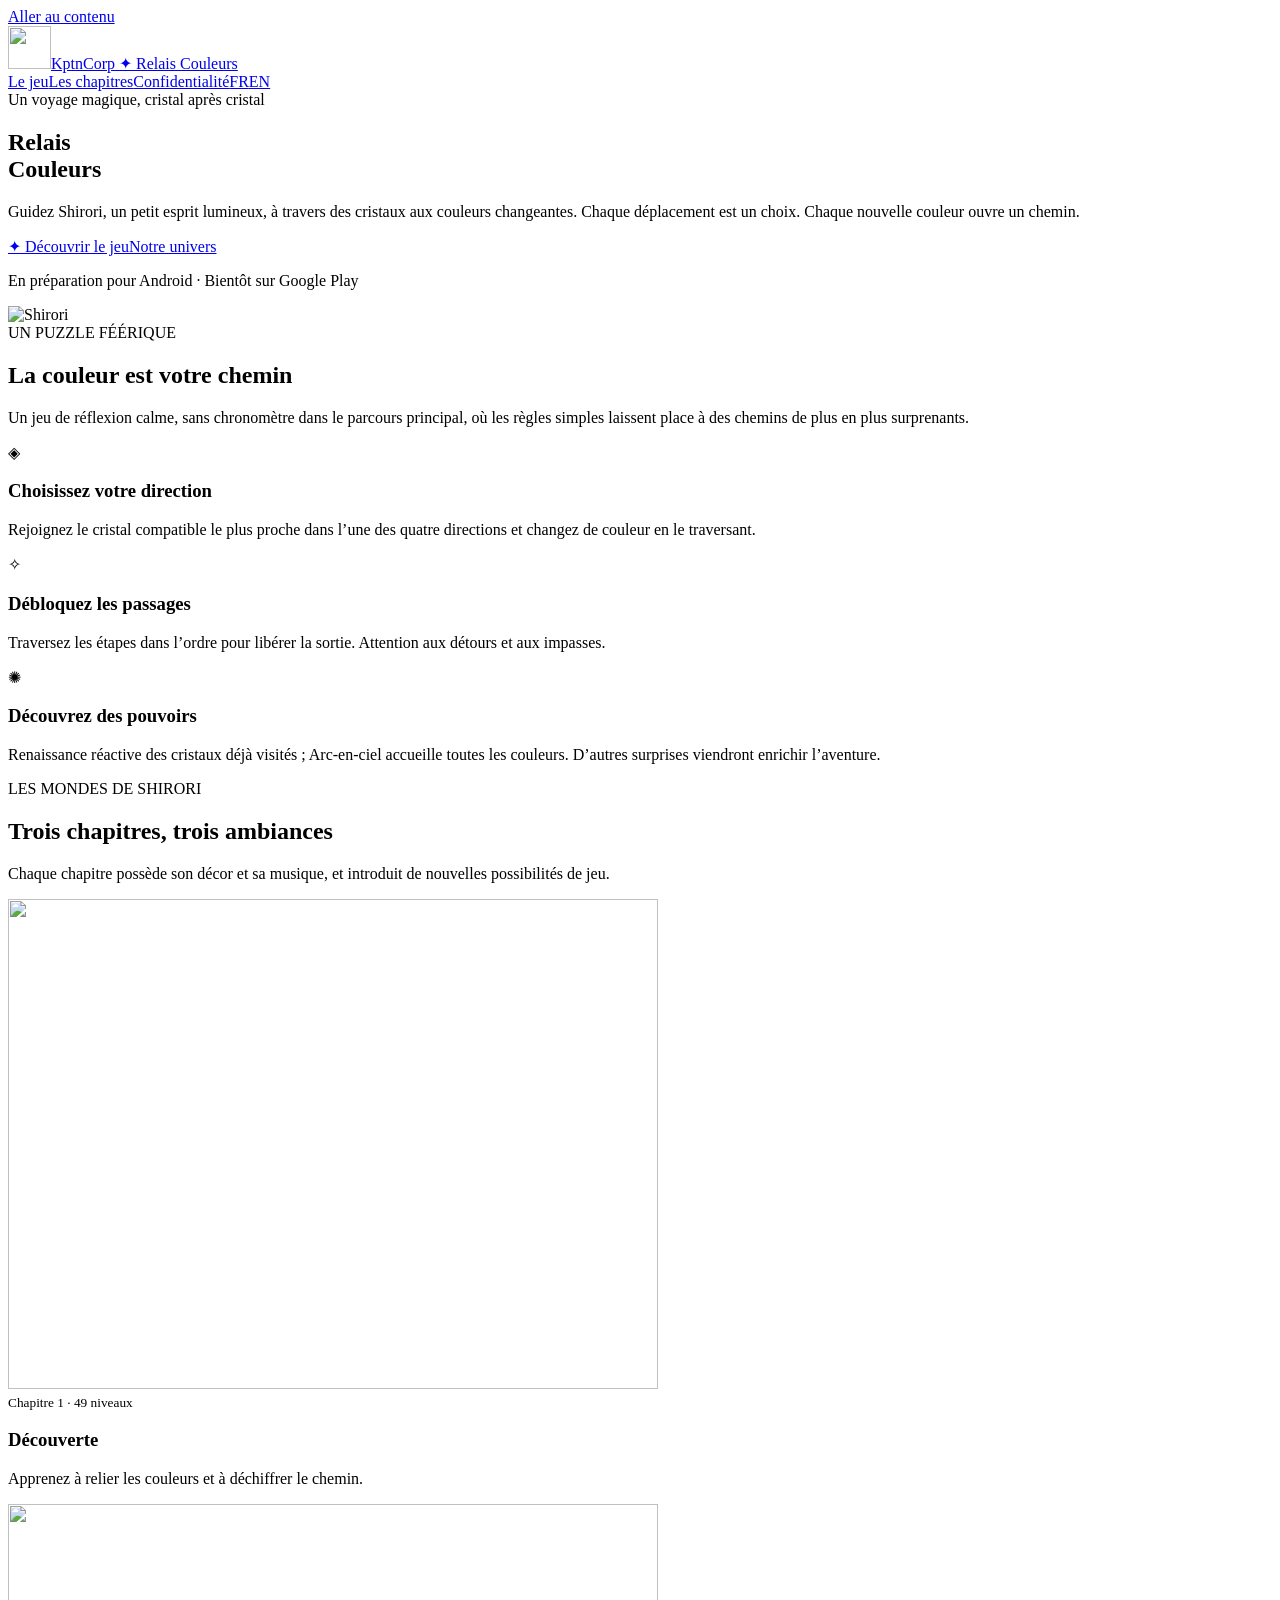
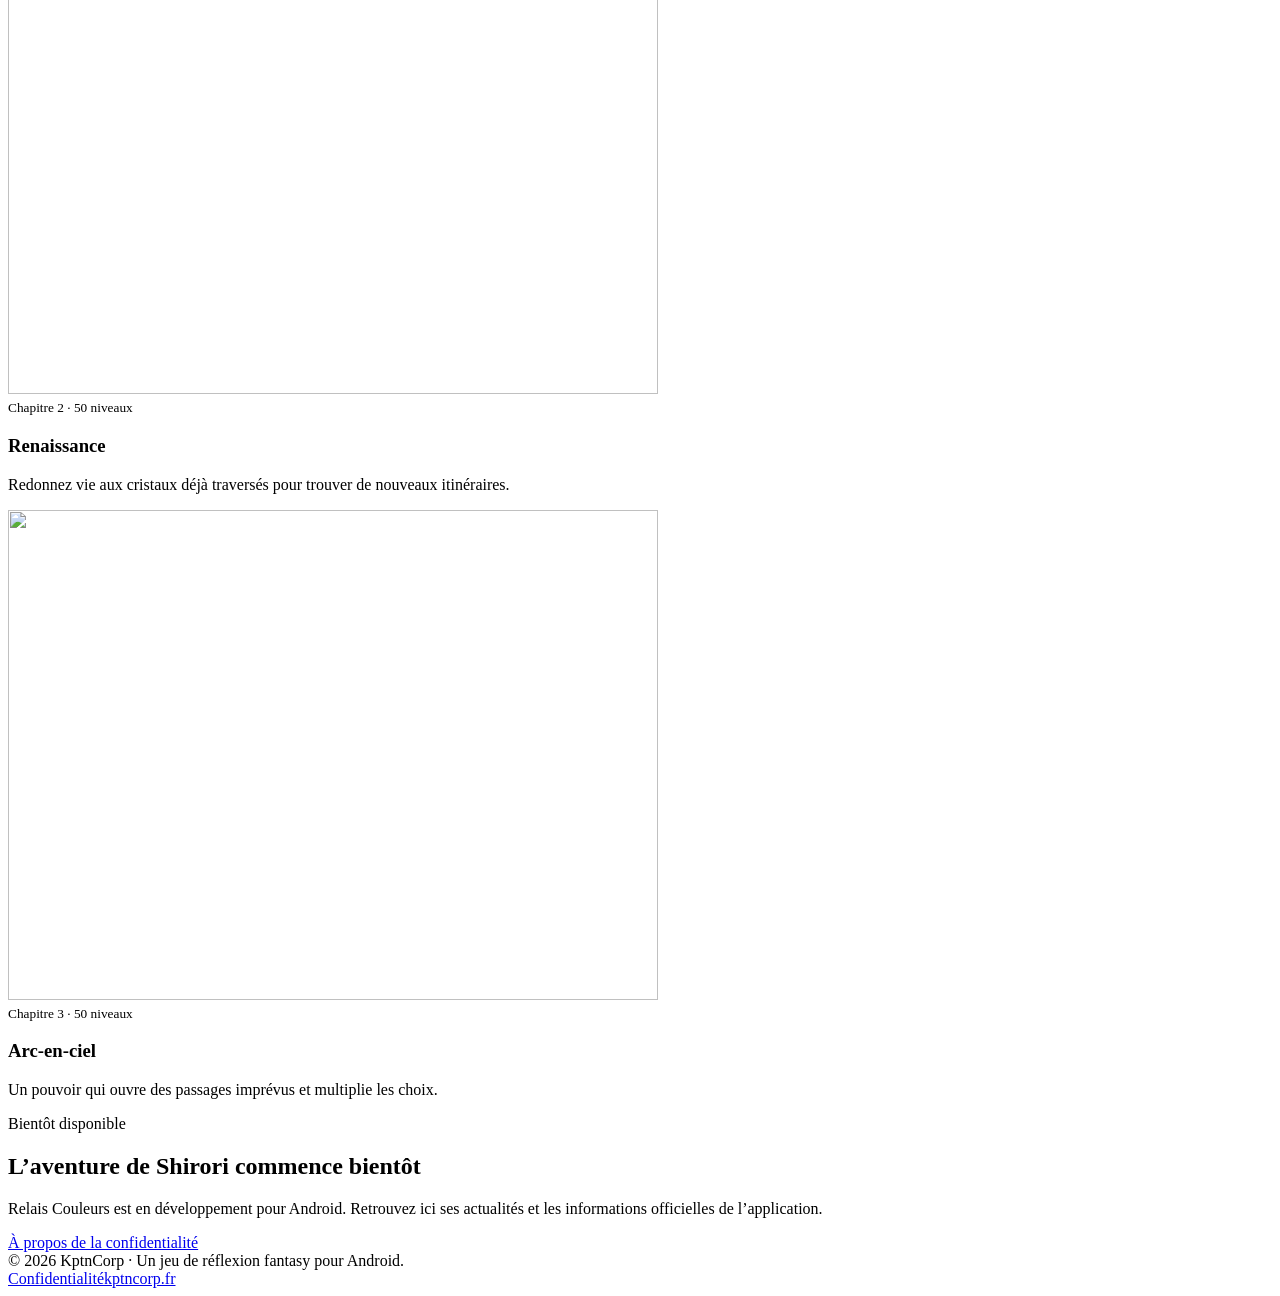
==== fr/index.html @ 70d1f200 "first version 1ière version du site" ====
<!doctype html><html lang="fr"><head><meta charset="utf-8"><meta name="viewport" content="width=device-width, initial-scale=1"><meta name="theme-color" content="#071525"><meta name="description" content="Guidez Shirori, un petit esprit lumineux, à travers des cristaux aux couleurs changeantes. Chaque déplacement est un choix. Chaque nouvelle couleur ouvre un chemin."><title>Relais Couleurs — Le voyage de Shirori</title><link rel="icon" href="/relais-couleurs/assets/icon.png"><link rel="stylesheet" href="/relais-couleurs/style.css"><link rel="canonical" href="https://kptncorp.fr/relais-couleurs/fr/"><link rel="alternate" hreflang="fr" href="https://kptncorp.fr/relais-couleurs/fr/"><link rel="alternate" hreflang="en" href="https://kptncorp.fr/relais-couleurs/en/"><link rel="alternate" hreflang="x-default" href="https://kptncorp.fr/relais-couleurs/"></head><body><a class="skip" href="#content">Aller au contenu</a><header class="container topbar"><a class="brand" href="/relais-couleurs/fr/"><img src="/relais-couleurs/assets/icon.png" alt="" width="43" height="43">KptnCorp <span aria-hidden="true">✦</span> Relais Couleurs</a><nav class="nav" aria-label="Navigation principale"><a href="/relais-couleurs/fr/#game">Le jeu</a><a href="/relais-couleurs/fr/#chapters">Les chapitres</a><a href="/relais-couleurs/fr/confidentialite.html">Confidentialité</a><span class="lang" aria-label="Language"><a href="/relais-couleurs/fr/" class="selected" lang="fr" aria-current="page">FR</a><a href="/relais-couleurs/en/" class="" lang="en" >EN</a></span></nav></header><main id="content"><section class="container hero"><div class="hero-text"><span class="eyebrow">Un voyage magique, cristal après cristal</span><h1>Relais<br>Couleurs</h1><p class="lead">Guidez Shirori, un petit esprit lumineux, à travers des cristaux aux couleurs changeantes. Chaque déplacement est un choix. Chaque nouvelle couleur ouvre un chemin.</p><div class="hero-actions"><a class="button" href="#game">✦ Découvrir le jeu</a><a class="button secondary" href="#chapters">Notre univers</a></div><p class="note">En préparation pour Android · Bientôt sur Google Play</p></div><div class="hero-figure"><img src="/relais-couleurs/assets/shirori.webp" alt="Shirori" width="960" height="640"></div></section><div class="container rule"></div><section class="container section" id="game"><div class="section-head"><span class="eyebrow">UN PUZZLE FÉÉRIQUE</span><h2>La couleur est votre chemin</h2><p>Un jeu de réflexion calme, sans chronomètre dans le parcours principal, où les règles simples laissent place à des chemins de plus en plus surprenants.</p></div><div class="features"><article class="feature"><span class="symbol" aria-hidden="true">◈</span><h3>Choisissez votre direction</h3><p>Rejoignez le cristal compatible le plus proche dans l’une des quatre directions et changez de couleur en le traversant.</p></article><article class="feature"><span class="symbol" aria-hidden="true">✧</span><h3>Débloquez les passages</h3><p>Traversez les étapes dans l’ordre pour libérer la sortie. Attention aux détours et aux impasses.</p></article><article class="feature"><span class="symbol" aria-hidden="true">✺</span><h3>Découvrez des pouvoirs</h3><p>Renaissance réactive des cristaux déjà visités ; Arc-en-ciel accueille toutes les couleurs. D’autres surprises viendront enrichir l’aventure.</p></article></div></section><section class="container section" id="chapters"><div class="section-head"><span class="eyebrow">LES MONDES DE SHIRORI</span><h2>Trois chapitres, trois ambiances</h2><p>Chaque chapitre possède son décor et sa musique, et introduit de nouvelles possibilités de jeu.</p></div><div class="chapters"><article class="chapter"><img loading="lazy" src="/relais-couleurs/assets/thumb1.webp" alt="" width="650" height="490"><div class="chapter-content"><small>Chapitre 1 · 49 niveaux</small><h3>Découverte</h3><p>Apprenez à relier les couleurs et à déchiffrer le chemin.</p></div></article><article class="chapter"><img loading="lazy" src="/relais-couleurs/assets/thumb2.webp" alt="" width="650" height="490"><div class="chapter-content"><small>Chapitre 2 · 50 niveaux</small><h3>Renaissance</h3><p>Redonnez vie aux cristaux déjà traversés pour trouver de nouveaux itinéraires.</p></div></article><article class="chapter"><img loading="lazy" src="/relais-couleurs/assets/thumb3.webp" alt="" width="650" height="490"><div class="chapter-content"><small>Chapitre 3 · 50 niveaux</small><h3>Arc-en-ciel</h3><p>Un pouvoir qui ouvre des passages imprévus et multiplie les choix.</p></div></article></div></section><section class="container section"><div class="cta"><span class="eyebrow">Bientôt disponible</span><h2>L’aventure de Shirori commence bientôt</h2><p>Relais Couleurs est en développement pour Android. Retrouvez ici ses actualités et les informations officielles de l’application.</p><a class="button secondary" href="/relais-couleurs/fr/confidentialite.html">À propos de la confidentialité</a></div></section></main><footer class="footer"><div class="container footer-inner"><span>© 2026 KptnCorp · Un jeu de réflexion fantasy pour Android.</span><div><a href="/relais-couleurs/fr/confidentialite.html">Confidentialité</a><a href="https://kptncorp.fr/">kptncorp.fr</a></div></div></footer></body></html>
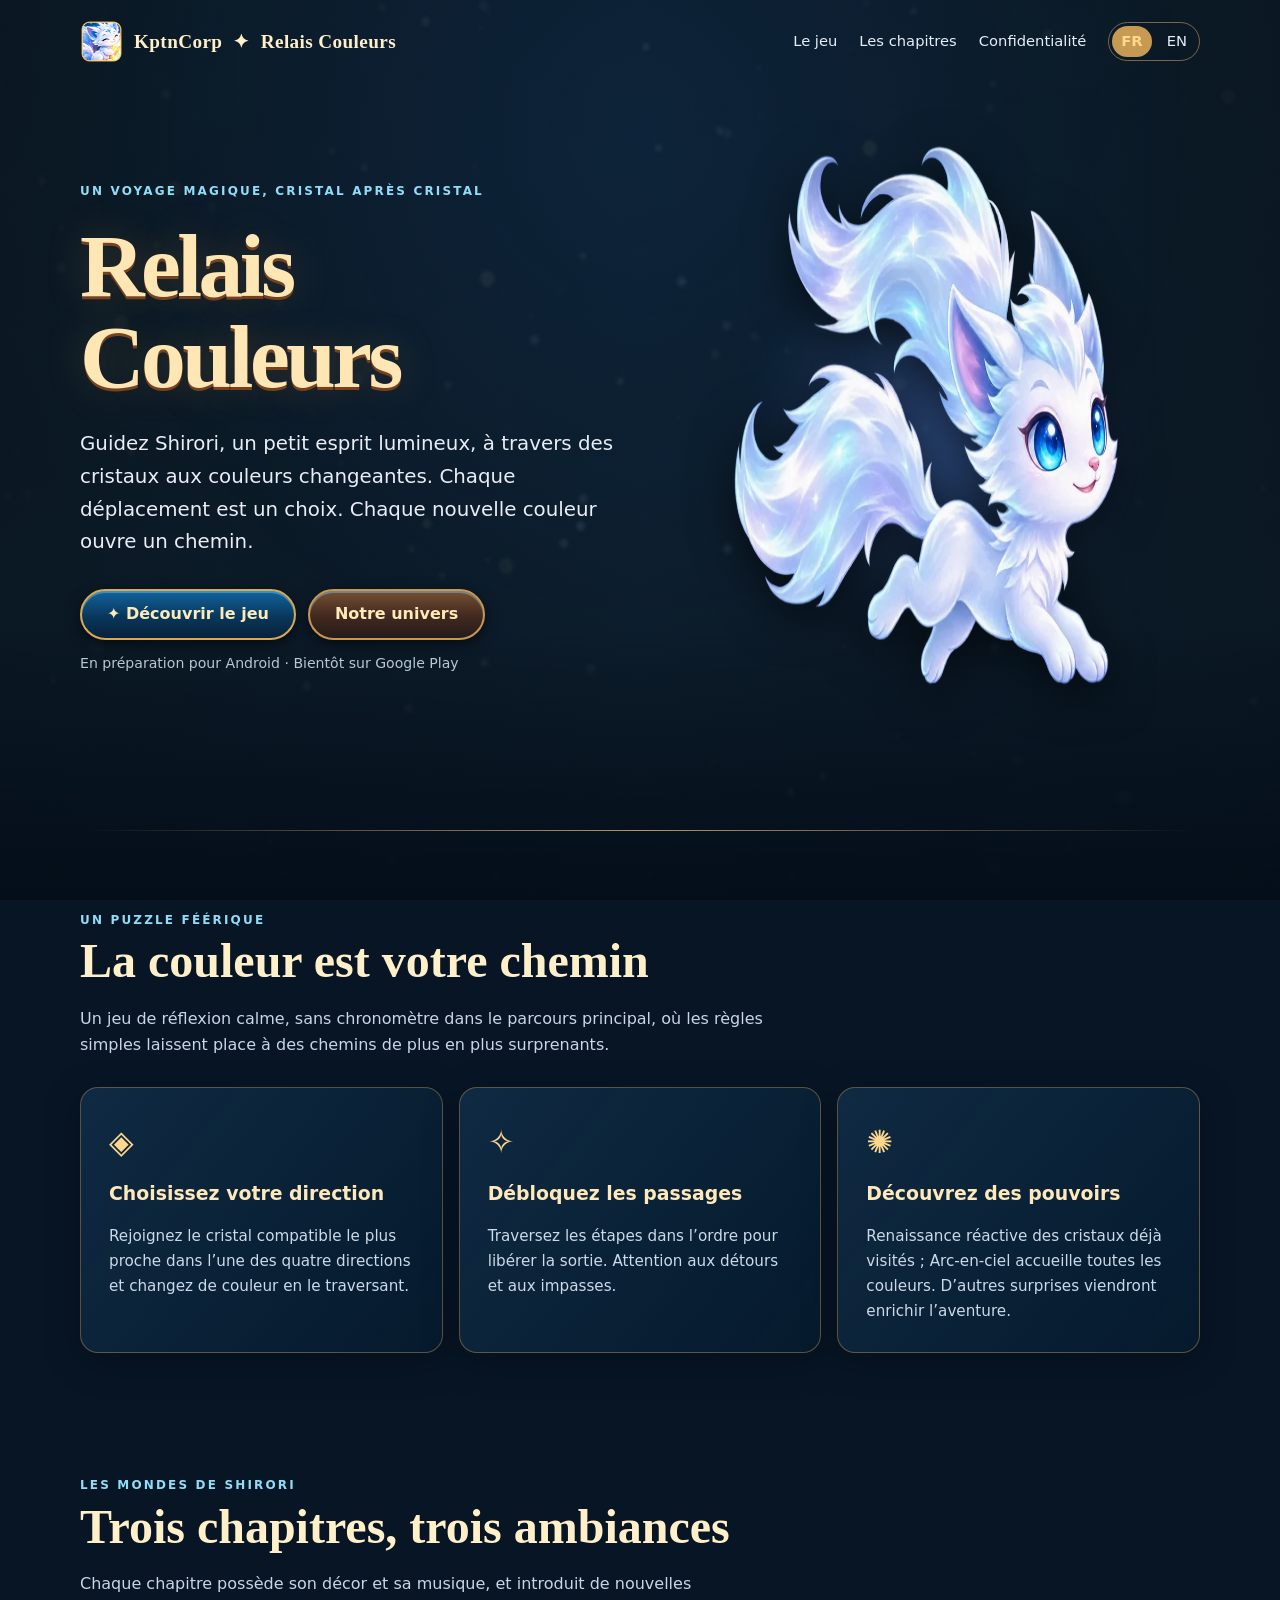
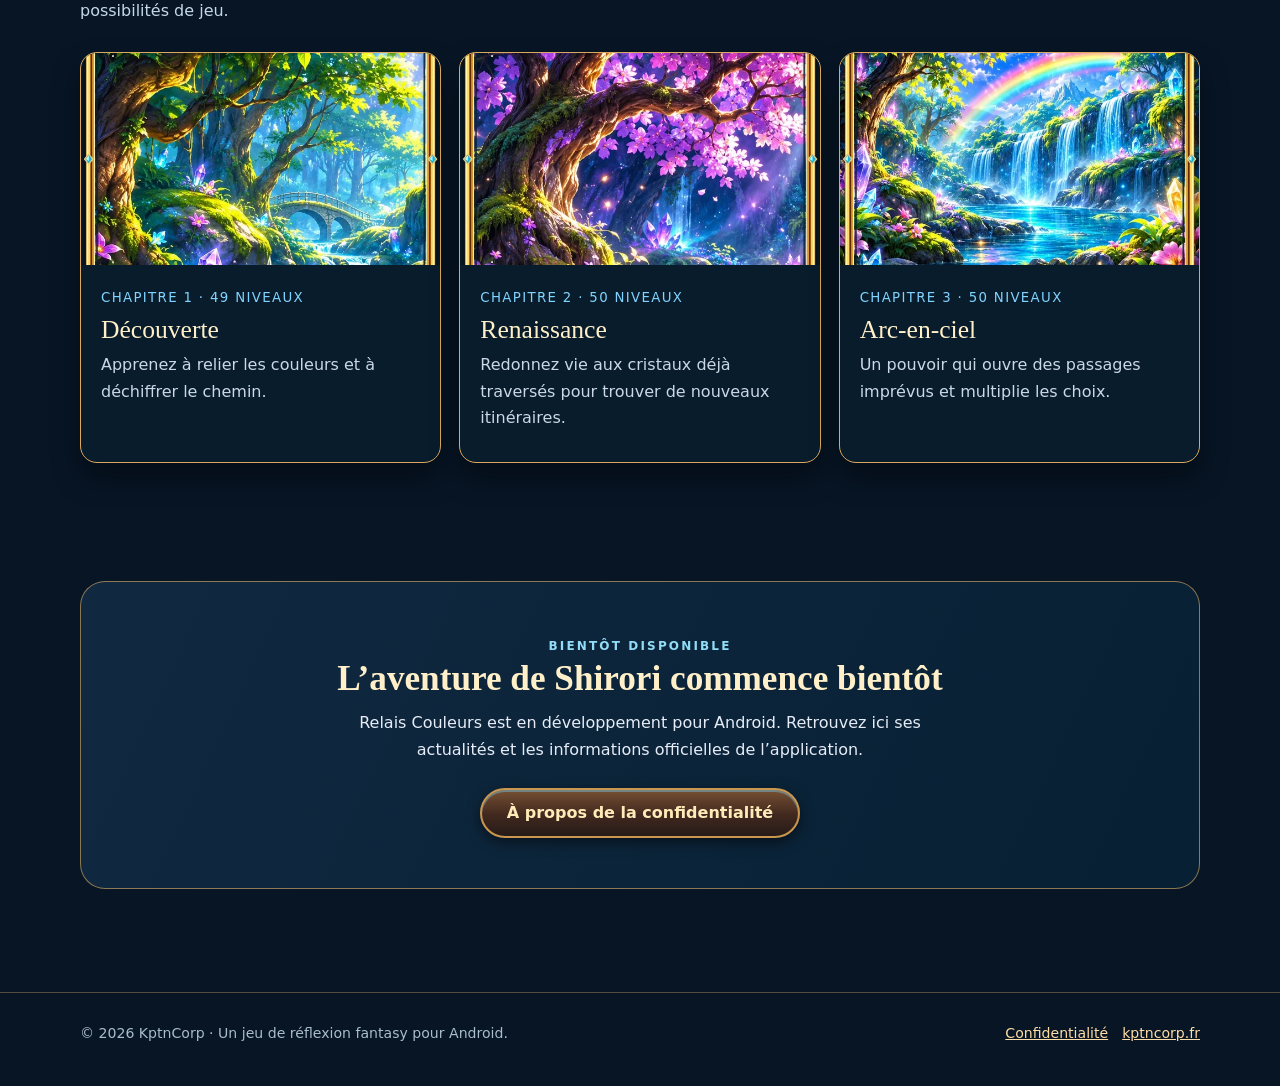
==== commit 001f23bc: "Modif pour GitHub" ====
--- a/fr/index.html
+++ b/fr/index.html
@@ -1 +1 @@
-<!doctype html><html lang="fr"><head><meta charset="utf-8"><meta name="viewport" content="width=device-width, initial-scale=1"><meta name="theme-color" content="#071525"><meta name="description" content="Guidez Shirori, un petit esprit lumineux, à travers des cristaux aux couleurs changeantes. Chaque déplacement est un choix. Chaque nouvelle couleur ouvre un chemin."><title>Relais Couleurs — Le voyage de Shirori</title><link rel="icon" href="/relais-couleurs/assets/icon.png"><link rel="stylesheet" href="/relais-couleurs/style.css"><link rel="canonical" href="https://kptncorp.fr/relais-couleurs/fr/"><link rel="alternate" hreflang="fr" href="https://kptncorp.fr/relais-couleurs/fr/"><link rel="alternate" hreflang="en" href="https://kptncorp.fr/relais-couleurs/en/"><link rel="alternate" hreflang="x-default" href="https://kptncorp.fr/relais-couleurs/"></head><body><a class="skip" href="#content">Aller au contenu</a><header class="container topbar"><a class="brand" href="/relais-couleurs/fr/"><img src="/relais-couleurs/assets/icon.png" alt="" width="43" height="43">KptnCorp <span aria-hidden="true">✦</span> Relais Couleurs</a><nav class="nav" aria-label="Navigation principale"><a href="/relais-couleurs/fr/#game">Le jeu</a><a href="/relais-couleurs/fr/#chapters">Les chapitres</a><a href="/relais-couleurs/fr/confidentialite.html">Confidentialité</a><span class="lang" aria-label="Language"><a href="/relais-couleurs/fr/" class="selected" lang="fr" aria-current="page">FR</a><a href="/relais-couleurs/en/" class="" lang="en" >EN</a></span></nav></header><main id="content"><section class="container hero"><div class="hero-text"><span class="eyebrow">Un voyage magique, cristal après cristal</span><h1>Relais<br>Couleurs</h1><p class="lead">Guidez Shirori, un petit esprit lumineux, à travers des cristaux aux couleurs changeantes. Chaque déplacement est un choix. Chaque nouvelle couleur ouvre un chemin.</p><div class="hero-actions"><a class="button" href="#game">✦ Découvrir le jeu</a><a class="button secondary" href="#chapters">Notre univers</a></div><p class="note">En préparation pour Android · Bientôt sur Google Play</p></div><div class="hero-figure"><img src="/relais-couleurs/assets/shirori.webp" alt="Shirori" width="960" height="640"></div></section><div class="container rule"></div><section class="container section" id="game"><div class="section-head"><span class="eyebrow">UN PUZZLE FÉÉRIQUE</span><h2>La couleur est votre chemin</h2><p>Un jeu de réflexion calme, sans chronomètre dans le parcours principal, où les règles simples laissent place à des chemins de plus en plus surprenants.</p></div><div class="features"><article class="feature"><span class="symbol" aria-hidden="true">◈</span><h3>Choisissez votre direction</h3><p>Rejoignez le cristal compatible le plus proche dans l’une des quatre directions et changez de couleur en le traversant.</p></article><article class="feature"><span class="symbol" aria-hidden="true">✧</span><h3>Débloquez les passages</h3><p>Traversez les étapes dans l’ordre pour libérer la sortie. Attention aux détours et aux impasses.</p></article><article class="feature"><span class="symbol" aria-hidden="true">✺</span><h3>Découvrez des pouvoirs</h3><p>Renaissance réactive des cristaux déjà visités ; Arc-en-ciel accueille toutes les couleurs. D’autres surprises viendront enrichir l’aventure.</p></article></div></section><section class="container section" id="chapters"><div class="section-head"><span class="eyebrow">LES MONDES DE SHIRORI</span><h2>Trois chapitres, trois ambiances</h2><p>Chaque chapitre possède son décor et sa musique, et introduit de nouvelles possibilités de jeu.</p></div><div class="chapters"><article class="chapter"><img loading="lazy" src="/relais-couleurs/assets/thumb1.webp" alt="" width="650" height="490"><div class="chapter-content"><small>Chapitre 1 · 49 niveaux</small><h3>Découverte</h3><p>Apprenez à relier les couleurs et à déchiffrer le chemin.</p></div></article><article class="chapter"><img loading="lazy" src="/relais-couleurs/assets/thumb2.webp" alt="" width="650" height="490"><div class="chapter-content"><small>Chapitre 2 · 50 niveaux</small><h3>Renaissance</h3><p>Redonnez vie aux cristaux déjà traversés pour trouver de nouveaux itinéraires.</p></div></article><article class="chapter"><img loading="lazy" src="/relais-couleurs/assets/thumb3.webp" alt="" width="650" height="490"><div class="chapter-content"><small>Chapitre 3 · 50 niveaux</small><h3>Arc-en-ciel</h3><p>Un pouvoir qui ouvre des passages imprévus et multiplie les choix.</p></div></article></div></section><section class="container section"><div class="cta"><span class="eyebrow">Bientôt disponible</span><h2>L’aventure de Shirori commence bientôt</h2><p>Relais Couleurs est en développement pour Android. Retrouvez ici ses actualités et les informations officielles de l’application.</p><a class="button secondary" href="/relais-couleurs/fr/confidentialite.html">À propos de la confidentialité</a></div></section></main><footer class="footer"><div class="container footer-inner"><span>© 2026 KptnCorp · Un jeu de réflexion fantasy pour Android.</span><div><a href="/relais-couleurs/fr/confidentialite.html">Confidentialité</a><a href="https://kptncorp.fr/">kptncorp.fr</a></div></div></footer></body></html>+<!doctype html><html lang="fr"><head><meta charset="utf-8"><meta name="viewport" content="width=device-width, initial-scale=1"><meta name="theme-color" content="#071525"><meta name="description" content="Guidez Shirori, un petit esprit lumineux, à travers des cristaux aux couleurs changeantes. Chaque déplacement est un choix. Chaque nouvelle couleur ouvre un chemin."><title>Relais Couleurs — Le voyage de Shirori</title><link rel="icon" href="/assets/icon.png"><link rel="stylesheet" href="/style.css"><link rel="canonical" href="https://relais-couleurs.kptncorp.fr/fr/"><link rel="alternate" hreflang="fr" href="https://relais-couleurs.kptncorp.fr/fr/"><link rel="alternate" hreflang="en" href="https://relais-couleurs.kptncorp.fr/en/"><link rel="alternate" hreflang="x-default" href="https://relais-couleurs.kptncorp.fr/"></head><body><a class="skip" href="#content">Aller au contenu</a><header class="container topbar"><a class="brand" href="/fr/"><img src="/assets/icon.png" alt="" width="43" height="43">KptnCorp <span aria-hidden="true">✦</span> Relais Couleurs</a><nav class="nav" aria-label="Navigation principale"><a href="/fr/#game">Le jeu</a><a href="/fr/#chapters">Les chapitres</a><a href="/fr/confidentialite.html">Confidentialité</a><span class="lang" aria-label="Language"><a href="/fr/" class="selected" lang="fr" aria-current="page">FR</a><a href="/en/" class="" lang="en" >EN</a></span></nav></header><main id="content"><section class="container hero"><div class="hero-text"><span class="eyebrow">Un voyage magique, cristal après cristal</span><h1>Relais<br>Couleurs</h1><p class="lead">Guidez Shirori, un petit esprit lumineux, à travers des cristaux aux couleurs changeantes. Chaque déplacement est un choix. Chaque nouvelle couleur ouvre un chemin.</p><div class="hero-actions"><a class="button" href="#game">✦ Découvrir le jeu</a><a class="button secondary" href="#chapters">Notre univers</a></div><p class="note">En préparation pour Android · Bientôt sur Google Play</p></div><div class="hero-figure"><img src="/assets/shirori.webp" alt="Shirori" width="960" height="640"></div></section><div class="container rule"></div><section class="container section" id="game"><div class="section-head"><span class="eyebrow">UN PUZZLE FÉÉRIQUE</span><h2>La couleur est votre chemin</h2><p>Un jeu de réflexion calme, sans chronomètre dans le parcours principal, où les règles simples laissent place à des chemins de plus en plus surprenants.</p></div><div class="features"><article class="feature"><span class="symbol" aria-hidden="true">◈</span><h3>Choisissez votre direction</h3><p>Rejoignez le cristal compatible le plus proche dans l’une des quatre directions et changez de couleur en le traversant.</p></article><article class="feature"><span class="symbol" aria-hidden="true">✧</span><h3>Débloquez les passages</h3><p>Traversez les étapes dans l’ordre pour libérer la sortie. Attention aux détours et aux impasses.</p></article><article class="feature"><span class="symbol" aria-hidden="true">✺</span><h3>Découvrez des pouvoirs</h3><p>Renaissance réactive des cristaux déjà visités ; Arc-en-ciel accueille toutes les couleurs. D’autres surprises viendront enrichir l’aventure.</p></article></div></section><section class="container section" id="chapters"><div class="section-head"><span class="eyebrow">LES MONDES DE SHIRORI</span><h2>Trois chapitres, trois ambiances</h2><p>Chaque chapitre possède son décor et sa musique, et introduit de nouvelles possibilités de jeu.</p></div><div class="chapters"><article class="chapter"><img loading="lazy" src="/assets/thumb1.webp" alt="" width="650" height="490"><div class="chapter-content"><small>Chapitre 1 · 49 niveaux</small><h3>Découverte</h3><p>Apprenez à relier les couleurs et à déchiffrer le chemin.</p></div></article><article class="chapter"><img loading="lazy" src="/assets/thumb2.webp" alt="" width="650" height="490"><div class="chapter-content"><small>Chapitre 2 · 50 niveaux</small><h3>Renaissance</h3><p>Redonnez vie aux cristaux déjà traversés pour trouver de nouveaux itinéraires.</p></div></article><article class="chapter"><img loading="lazy" src="/assets/thumb3.webp" alt="" width="650" height="490"><div class="chapter-content"><small>Chapitre 3 · 50 niveaux</small><h3>Arc-en-ciel</h3><p>Un pouvoir qui ouvre des passages imprévus et multiplie les choix.</p></div></article></div></section><section class="container section"><div class="cta"><span class="eyebrow">Bientôt disponible</span><h2>L’aventure de Shirori commence bientôt</h2><p>Relais Couleurs est en développement pour Android. Retrouvez ici ses actualités et les informations officielles de l’application.</p><a class="button secondary" href="/fr/confidentialite.html">À propos de la confidentialité</a></div></section></main><footer class="footer"><div class="container footer-inner"><span>© 2026 KptnCorp · Un jeu de réflexion fantasy pour Android.</span><div><a href="/fr/confidentialite.html">Confidentialité</a><a href="https://kptncorp.fr/">kptncorp.fr</a></div></div></footer></body></html>
--- a/style.css
+++ b/style.css
@@ -0,0 +1,3 @@
+
+:root{color-scheme:dark;--ivory:#fff0c9;--text:#e6edf8;--gold:#eebf66;--ink:#071525;--panel:#081f33;--glow:#58d4ff}*{box-sizing:border-box}html{scroll-behavior:smooth}body{margin:0;background:#071525;color:var(--text);font:16px/1.65 system-ui,-apple-system,Segoe UI,Roboto,sans-serif}a{color:inherit}a:focus-visible,button:focus-visible{outline:3px solid #7ae0ff;outline-offset:3px}body:before{content:'';position:fixed;inset:0;z-index:-2;background:linear-gradient(90deg,#071525ef,#071525bf,#071525ef),url('assets/discovery.webp') center/cover no-repeat;filter:saturate(.8)}body:after{content:'';position:fixed;inset:0;z-index:-1;background:radial-gradient(circle at 50% 15%,#123b6444,transparent 55%),linear-gradient(to bottom,transparent 70%,#040e19)}.container{width:min(1120px,calc(100% - 36px));margin:auto}.topbar{display:flex;justify-content:space-between;align-items:center;gap:20px;padding:20px 0}.brand{display:flex;align-items:center;gap:11px;text-decoration:none;font-family:Georgia,serif;font-size:1.2rem;font-weight:bold;color:var(--ivory);letter-spacing:.02em}.brand img{height:43px;width:43px;border-radius:12px}.nav{display:flex;align-items:center;gap:22px;flex-wrap:wrap}.nav a{font-size:.92rem;text-decoration:none;color:#e6eef8}.nav a:hover,.nav a[aria-current=page]{color:#ffd68a}.lang{display:flex;gap:6px;border:1px solid #b48c59aa;border-radius:60px;padding:3px}.lang a{padding:3px 9px;border-radius:40px}.lang .selected{background:#c69a52;color:#071525;font-weight:800}.hero{min-height:610px;display:grid;grid-template-columns:1.08fr .92fr;align-items:center;gap:20px;padding:30px 0 65px}.eyebrow{color:#91ddf7;letter-spacing:.18em;text-transform:uppercase;font-weight:750;font-size:.75rem}.hero h1,.page-title{font-family:Georgia,serif;font-size:clamp(3.4rem,7vw,6.2rem);line-height:1.02;color:#ffe7b5;text-shadow:0 3px 0 #76411e,0 0 42px #d19b403d;letter-spacing:-.04em;margin:16px 0 26px}.hero p.lead{font-size:1.24rem;color:#e9edf6;max-width:570px}.hero-figure{position:relative;display:grid;place-items:center;min-height:420px}.hero-figure:before{content:'';position:absolute;inset:15%;border-radius:50%;background:radial-gradient(circle,#5c90fa6f,transparent 68%);filter:blur(24px)}.hero-figure img{position:relative;max-width:100%;width:610px;filter:drop-shadow(0 12px 23px #0009);animation:bob 6s ease-in-out infinite}@keyframes bob{50%{transform:translateY(-11px)}}.hero-actions{display:flex;gap:12px;flex-wrap:wrap;margin-top:30px}.button{display:inline-flex;align-items:center;justify-content:center;gap:10px;min-height:48px;padding:10px 25px;border-radius:99px;text-decoration:none;border:2px solid #dca953;background:linear-gradient(#12639c,#08375c 55%,#082139);color:#ffebb8;font-weight:750;box-shadow:inset 0 2px #77d5ff66,0 4px 14px #0008}.button.secondary{background:linear-gradient(#765033,#42291f 53%,#261b19);border-color:#c9974e}.button:hover{filter:brightness(1.16)}.note{color:#b7c8d3;font-size:.88rem;margin-top:12px}.section{padding:40px 0 78px}.section-head{max-width:700px;margin-bottom:28px}.section h2,.page-title.sm{font-family:Georgia,serif;color:var(--ivory);font-size:clamp(2rem,4vw,3rem);margin:0 0 12px;line-height:1.2}.section-head p{color:#c7d7e7}.rule{height:1px;background:linear-gradient(to right,transparent,#bc945f,transparent);margin:12px auto 35px}.features{display:grid;grid-template-columns:repeat(3,1fr);gap:16px}.feature{padding:28px;border:1px solid #bb975672;background:linear-gradient(130deg,#102c45ed,#061b2ed9);border-radius:18px;box-shadow:0 9px 36px #0004}.feature .symbol{font-size:2rem;color:#ffd78d}.feature h3{margin:9px 0;color:#ffe9ba;font-size:1.18rem}.feature p{color:#cbdae9;font-size:.95rem;margin-bottom:0}.chapters{display:grid;grid-template-columns:repeat(3,1fr);gap:18px}.chapter{overflow:hidden;border:1.5px solid #dba85f;border-radius:17px;background:#091c2b;box-shadow:0 15px 28px #0006}.chapter img{display:block;width:100%;height:212px;object-fit:cover}.chapter-content{padding:19px 20px 23px}.chapter-content small{color:#80d4ff;text-transform:uppercase;letter-spacing:.1em}.chapter h3{font:1.6rem Georgia,serif;color:var(--ivory);margin:5px 0}.chapter p{color:#cbd8e6;margin:7px 0}.cta{padding:50px;border:1px solid #d5aa61a3;border-radius:25px;background:linear-gradient(115deg,#122b43ee,#082135ee);text-align:center}.cta h2{font-family:Georgia,serif;font-size:2.2rem;color:var(--ivory);margin:0 0 10px}.cta p{max-width:630px;margin:0 auto 25px}.footer{border-top:1px solid #bb965e6e;margin-top:25px;padding:29px 0 40px;color:#a9bdcc;font-size:.88rem}.footer-inner{display:flex;justify-content:space-between;gap:12px;flex-wrap:wrap}.footer a{color:#ffdda6;margin-left:14px}.legal-wrap{max-width:840px;margin:32px auto 90px;background:#081c2bea;border:1px solid #a58b6177;border-radius:18px;padding:clamp(20px,5vw,56px)}.legal-wrap h1{font-family:Georgia,serif;font-size:clamp(2rem,5vw,3rem);color:var(--ivory);line-height:1.13}.legal-wrap h2{color:var(--ivory);margin-top:34px;font-size:1.3rem}.legal-wrap p,.legal-wrap li{color:#d0dce9}.legal-wrap a{color:#9bdfff}.warning{border-left:3px solid #e6af68;background:#392c234d;padding:12px 16px;border-radius:6px}.notice{display:inline-block;border:1px solid #bfa15f;border-radius:99px;font-size:.8rem;padding:4px 12px;color:#ffe7b8}.skip{position:absolute;left:-9999px;top:10px;background:#fff;color:#000}.skip:focus{left:10px;z-index:200}@media(max-width:800px){.topbar{align-items:flex-start}.nav{gap:10px;justify-content:flex-end}.nav a{font-size:.84rem}.hero{grid-template-columns:1fr;min-height:unset;gap:0;padding:40px 0 60px}.hero-figure{grid-row:1;min-height:200px}.hero-figure img{width:min(380px,90%)}.hero-text{text-align:center}.hero p.lead{margin:auto}.hero-actions{justify-content:center}.features,.chapters{grid-template-columns:1fr}.chapter{display:grid;grid-template-columns:40% 60%}.chapter img{height:100%;min-height:180px}.cta{padding:30px 20px}}@media(max-width:500px){.topbar{flex-wrap:wrap}.nav{justify-content:flex-start}.brand{font-size:1rem}.hero h1{font-size:3.3rem}.chapter{grid-template-columns:1fr}.chapter img{height:190px}.section{padding-bottom:50px}}
+@media(prefers-reduced-motion:reduce){*,*:before,*:after{animation:none!important;scroll-behavior:auto!important}}
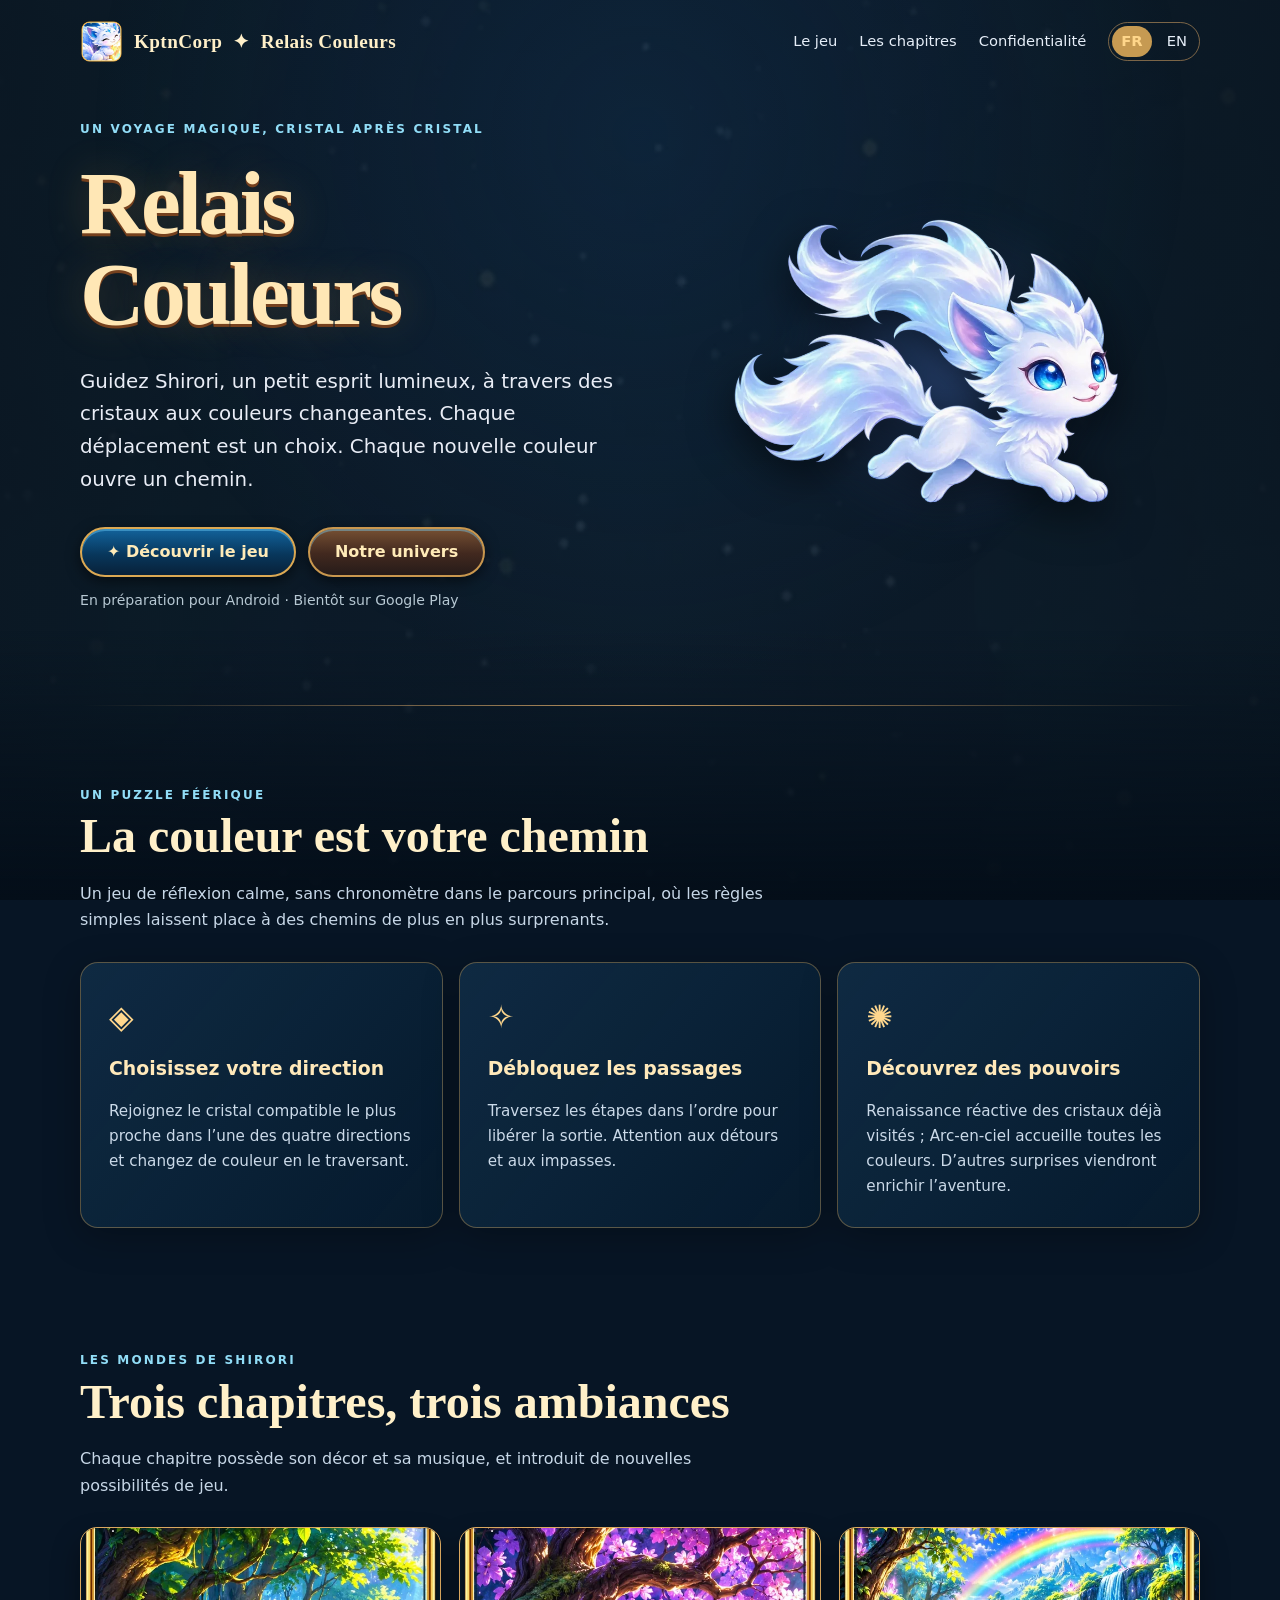
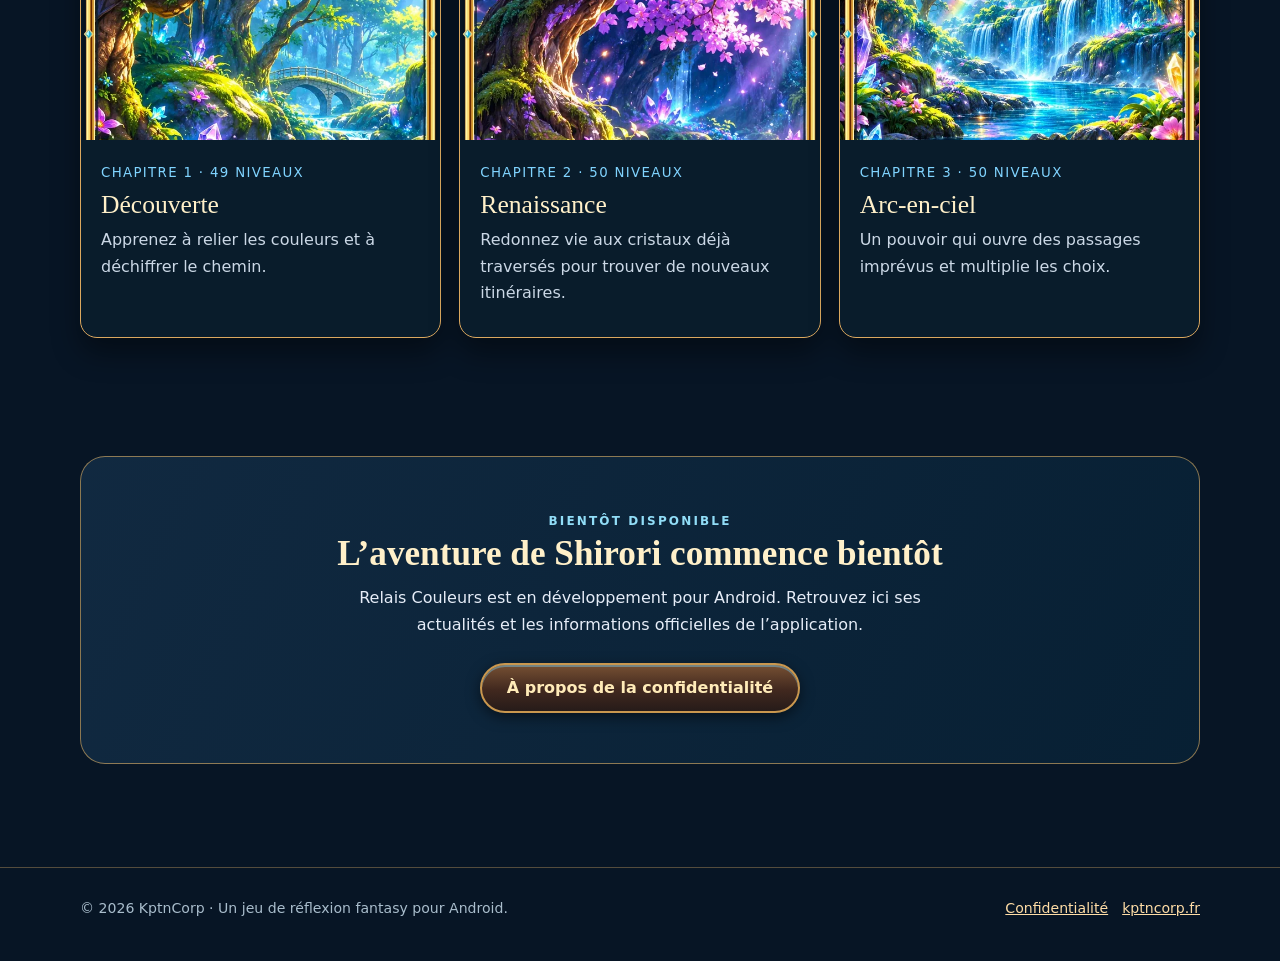
==== commit 574c55d7: "Réglage de Shirori Suppression de la hauteur prédéfinie" ====
--- a/fr/index.html
+++ b/fr/index.html
@@ -1 +1 @@
-<!doctype html><html lang="fr"><head><meta charset="utf-8"><meta name="viewport" content="width=device-width, initial-scale=1"><meta name="theme-color" content="#071525"><meta name="description" content="Guidez Shirori, un petit esprit lumineux, à travers des cristaux aux couleurs changeantes. Chaque déplacement est un choix. Chaque nouvelle couleur ouvre un chemin."><title>Relais Couleurs — Le voyage de Shirori</title><link rel="icon" href="/assets/icon.png"><link rel="stylesheet" href="/style.css"><link rel="canonical" href="https://relais-couleurs.kptncorp.fr/fr/"><link rel="alternate" hreflang="fr" href="https://relais-couleurs.kptncorp.fr/fr/"><link rel="alternate" hreflang="en" href="https://relais-couleurs.kptncorp.fr/en/"><link rel="alternate" hreflang="x-default" href="https://relais-couleurs.kptncorp.fr/"></head><body><a class="skip" href="#content">Aller au contenu</a><header class="container topbar"><a class="brand" href="/fr/"><img src="/assets/icon.png" alt="" width="43" height="43">KptnCorp <span aria-hidden="true">✦</span> Relais Couleurs</a><nav class="nav" aria-label="Navigation principale"><a href="/fr/#game">Le jeu</a><a href="/fr/#chapters">Les chapitres</a><a href="/fr/confidentialite.html">Confidentialité</a><span class="lang" aria-label="Language"><a href="/fr/" class="selected" lang="fr" aria-current="page">FR</a><a href="/en/" class="" lang="en" >EN</a></span></nav></header><main id="content"><section class="container hero"><div class="hero-text"><span class="eyebrow">Un voyage magique, cristal après cristal</span><h1>Relais<br>Couleurs</h1><p class="lead">Guidez Shirori, un petit esprit lumineux, à travers des cristaux aux couleurs changeantes. Chaque déplacement est un choix. Chaque nouvelle couleur ouvre un chemin.</p><div class="hero-actions"><a class="button" href="#game">✦ Découvrir le jeu</a><a class="button secondary" href="#chapters">Notre univers</a></div><p class="note">En préparation pour Android · Bientôt sur Google Play</p></div><div class="hero-figure"><img src="/assets/shirori.webp" alt="Shirori" width="960" height="640"></div></section><div class="container rule"></div><section class="container section" id="game"><div class="section-head"><span class="eyebrow">UN PUZZLE FÉÉRIQUE</span><h2>La couleur est votre chemin</h2><p>Un jeu de réflexion calme, sans chronomètre dans le parcours principal, où les règles simples laissent place à des chemins de plus en plus surprenants.</p></div><div class="features"><article class="feature"><span class="symbol" aria-hidden="true">◈</span><h3>Choisissez votre direction</h3><p>Rejoignez le cristal compatible le plus proche dans l’une des quatre directions et changez de couleur en le traversant.</p></article><article class="feature"><span class="symbol" aria-hidden="true">✧</span><h3>Débloquez les passages</h3><p>Traversez les étapes dans l’ordre pour libérer la sortie. Attention aux détours et aux impasses.</p></article><article class="feature"><span class="symbol" aria-hidden="true">✺</span><h3>Découvrez des pouvoirs</h3><p>Renaissance réactive des cristaux déjà visités ; Arc-en-ciel accueille toutes les couleurs. D’autres surprises viendront enrichir l’aventure.</p></article></div></section><section class="container section" id="chapters"><div class="section-head"><span class="eyebrow">LES MONDES DE SHIRORI</span><h2>Trois chapitres, trois ambiances</h2><p>Chaque chapitre possède son décor et sa musique, et introduit de nouvelles possibilités de jeu.</p></div><div class="chapters"><article class="chapter"><img loading="lazy" src="/assets/thumb1.webp" alt="" width="650" height="490"><div class="chapter-content"><small>Chapitre 1 · 49 niveaux</small><h3>Découverte</h3><p>Apprenez à relier les couleurs et à déchiffrer le chemin.</p></div></article><article class="chapter"><img loading="lazy" src="/assets/thumb2.webp" alt="" width="650" height="490"><div class="chapter-content"><small>Chapitre 2 · 50 niveaux</small><h3>Renaissance</h3><p>Redonnez vie aux cristaux déjà traversés pour trouver de nouveaux itinéraires.</p></div></article><article class="chapter"><img loading="lazy" src="/assets/thumb3.webp" alt="" width="650" height="490"><div class="chapter-content"><small>Chapitre 3 · 50 niveaux</small><h3>Arc-en-ciel</h3><p>Un pouvoir qui ouvre des passages imprévus et multiplie les choix.</p></div></article></div></section><section class="container section"><div class="cta"><span class="eyebrow">Bientôt disponible</span><h2>L’aventure de Shirori commence bientôt</h2><p>Relais Couleurs est en développement pour Android. Retrouvez ici ses actualités et les informations officielles de l’application.</p><a class="button secondary" href="/fr/confidentialite.html">À propos de la confidentialité</a></div></section></main><footer class="footer"><div class="container footer-inner"><span>© 2026 KptnCorp · Un jeu de réflexion fantasy pour Android.</span><div><a href="/fr/confidentialite.html">Confidentialité</a><a href="https://kptncorp.fr/">kptncorp.fr</a></div></div></footer></body></html>+<!doctype html><html lang="fr"><head><meta charset="utf-8"><meta name="viewport" content="width=device-width, initial-scale=1"><meta name="theme-color" content="#071525"><meta name="description" content="Guidez Shirori, un petit esprit lumineux, à travers des cristaux aux couleurs changeantes. Chaque déplacement est un choix. Chaque nouvelle couleur ouvre un chemin."><title>Relais Couleurs — Le voyage de Shirori</title><link rel="icon" href="/assets/icon.png"><link rel="stylesheet" href="/style.css"><link rel="canonical" href="https://relais-couleurs.kptncorp.fr/fr/"><link rel="alternate" hreflang="fr" href="https://relais-couleurs.kptncorp.fr/fr/"><link rel="alternate" hreflang="en" href="https://relais-couleurs.kptncorp.fr/en/"><link rel="alternate" hreflang="x-default" href="https://relais-couleurs.kptncorp.fr/"></head><body><a class="skip" href="#content">Aller au contenu</a><header class="container topbar"><a class="brand" href="/fr/"><img src="/assets/icon.png" alt="" width="43" height="43">KptnCorp <span aria-hidden="true">✦</span> Relais Couleurs</a><nav class="nav" aria-label="Navigation principale"><a href="/fr/#game">Le jeu</a><a href="/fr/#chapters">Les chapitres</a><a href="/fr/confidentialite.html">Confidentialité</a><span class="lang" aria-label="Language"><a href="/fr/" class="selected" lang="fr" aria-current="page">FR</a><a href="/en/" class="" lang="en" >EN</a></span></nav></header><main id="content"><section class="container hero"><div class="hero-text"><span class="eyebrow">Un voyage magique, cristal après cristal</span><h1>Relais<br>Couleurs</h1><p class="lead">Guidez Shirori, un petit esprit lumineux, à travers des cristaux aux couleurs changeantes. Chaque déplacement est un choix. Chaque nouvelle couleur ouvre un chemin.</p><div class="hero-actions"><a class="button" href="#game">✦ Découvrir le jeu</a><a class="button secondary" href="#chapters">Notre univers</a></div><p class="note">En préparation pour Android · Bientôt sur Google Play</p></div><div class="hero-figure"><img src="/assets/shirori.webp" alt="Shirori" width="960"></div></section><div class="container rule"></div><section class="container section" id="game"><div class="section-head"><span class="eyebrow">UN PUZZLE FÉÉRIQUE</span><h2>La couleur est votre chemin</h2><p>Un jeu de réflexion calme, sans chronomètre dans le parcours principal, où les règles simples laissent place à des chemins de plus en plus surprenants.</p></div><div class="features"><article class="feature"><span class="symbol" aria-hidden="true">◈</span><h3>Choisissez votre direction</h3><p>Rejoignez le cristal compatible le plus proche dans l’une des quatre directions et changez de couleur en le traversant.</p></article><article class="feature"><span class="symbol" aria-hidden="true">✧</span><h3>Débloquez les passages</h3><p>Traversez les étapes dans l’ordre pour libérer la sortie. Attention aux détours et aux impasses.</p></article><article class="feature"><span class="symbol" aria-hidden="true">✺</span><h3>Découvrez des pouvoirs</h3><p>Renaissance réactive des cristaux déjà visités ; Arc-en-ciel accueille toutes les couleurs. D’autres surprises viendront enrichir l’aventure.</p></article></div></section><section class="container section" id="chapters"><div class="section-head"><span class="eyebrow">LES MONDES DE SHIRORI</span><h2>Trois chapitres, trois ambiances</h2><p>Chaque chapitre possède son décor et sa musique, et introduit de nouvelles possibilités de jeu.</p></div><div class="chapters"><article class="chapter"><img loading="lazy" src="/assets/thumb1.webp" alt="" width="650" height="490"><div class="chapter-content"><small>Chapitre 1 · 49 niveaux</small><h3>Découverte</h3><p>Apprenez à relier les couleurs et à déchiffrer le chemin.</p></div></article><article class="chapter"><img loading="lazy" src="/assets/thumb2.webp" alt="" width="650" height="490"><div class="chapter-content"><small>Chapitre 2 · 50 niveaux</small><h3>Renaissance</h3><p>Redonnez vie aux cristaux déjà traversés pour trouver de nouveaux itinéraires.</p></div></article><article class="chapter"><img loading="lazy" src="/assets/thumb3.webp" alt="" width="650" height="490"><div class="chapter-content"><small>Chapitre 3 · 50 niveaux</small><h3>Arc-en-ciel</h3><p>Un pouvoir qui ouvre des passages imprévus et multiplie les choix.</p></div></article></div></section><section class="container section"><div class="cta"><span class="eyebrow">Bientôt disponible</span><h2>L’aventure de Shirori commence bientôt</h2><p>Relais Couleurs est en développement pour Android. Retrouvez ici ses actualités et les informations officielles de l’application.</p><a class="button secondary" href="/fr/confidentialite.html">À propos de la confidentialité</a></div></section></main><footer class="footer"><div class="container footer-inner"><span>© 2026 KptnCorp · Un jeu de réflexion fantasy pour Android.</span><div><a href="/fr/confidentialite.html">Confidentialité</a><a href="https://kptncorp.fr/">kptncorp.fr</a></div></div></footer></body></html>
